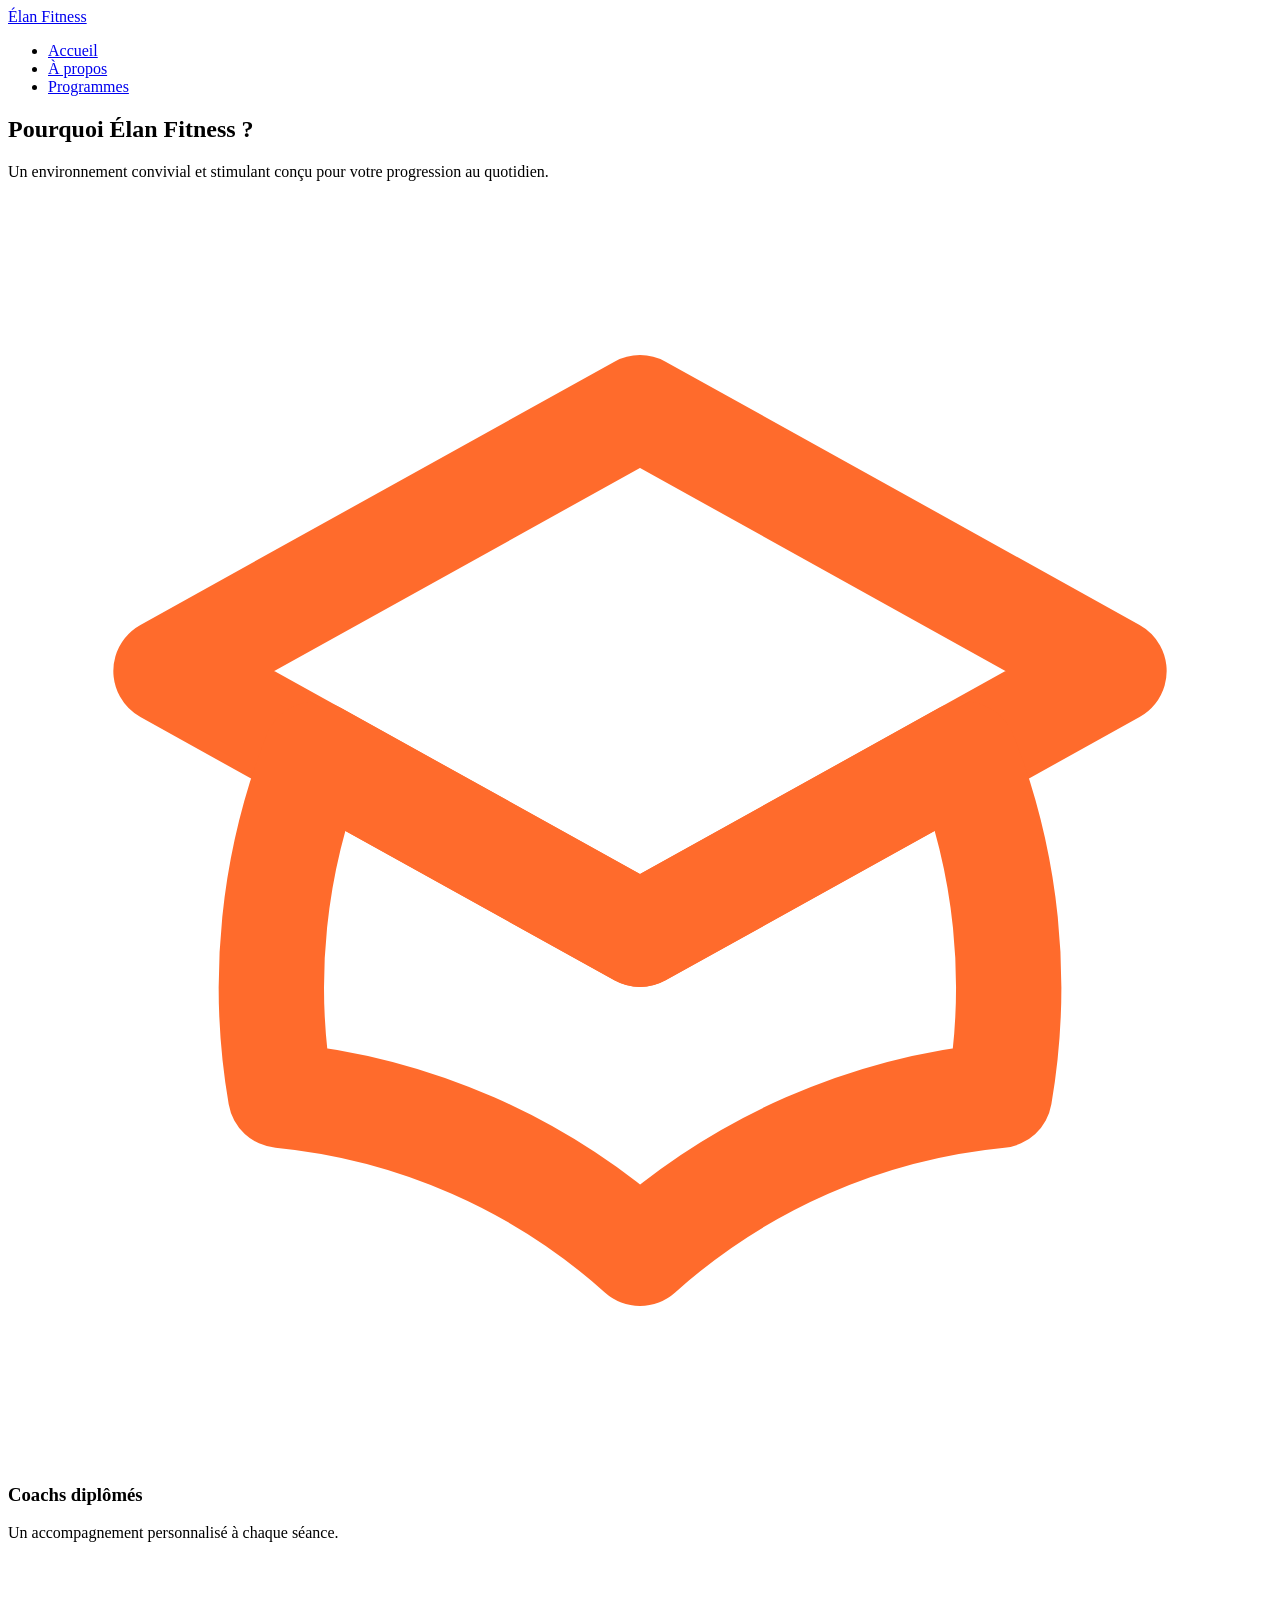
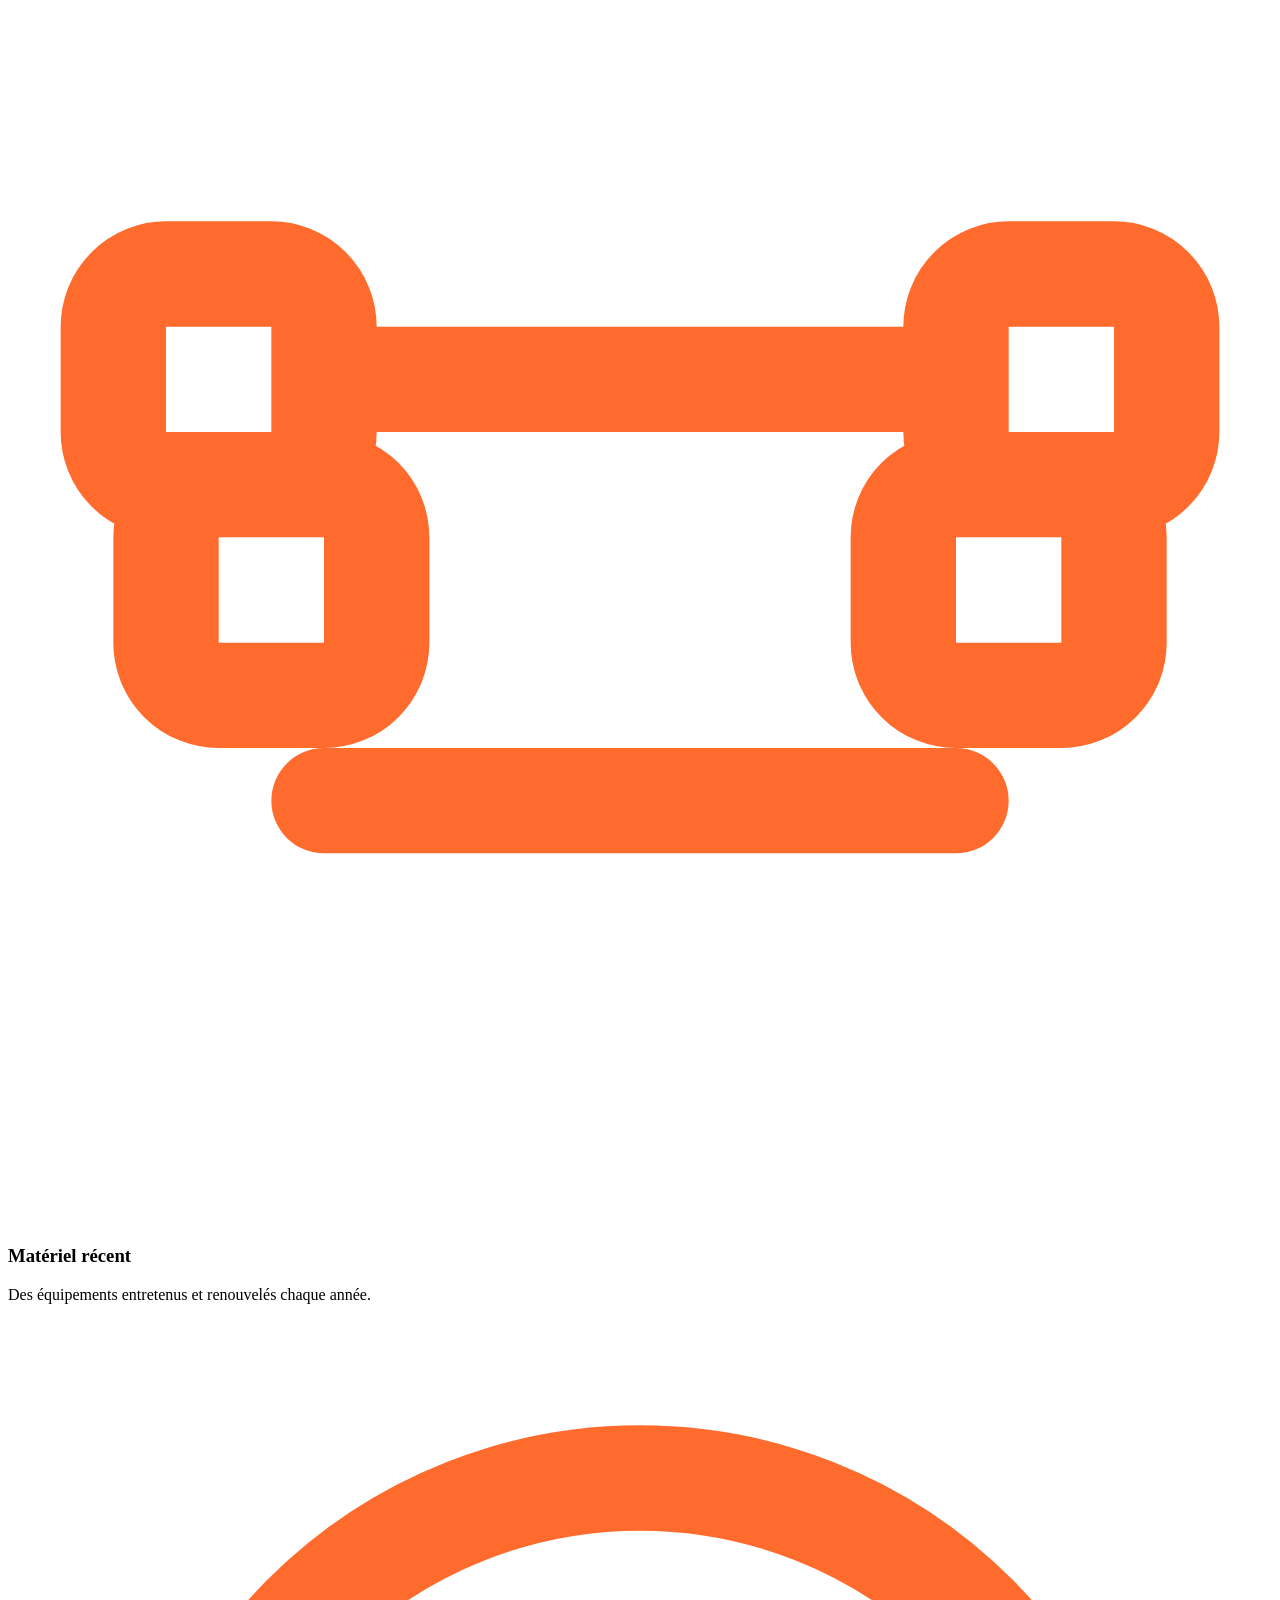
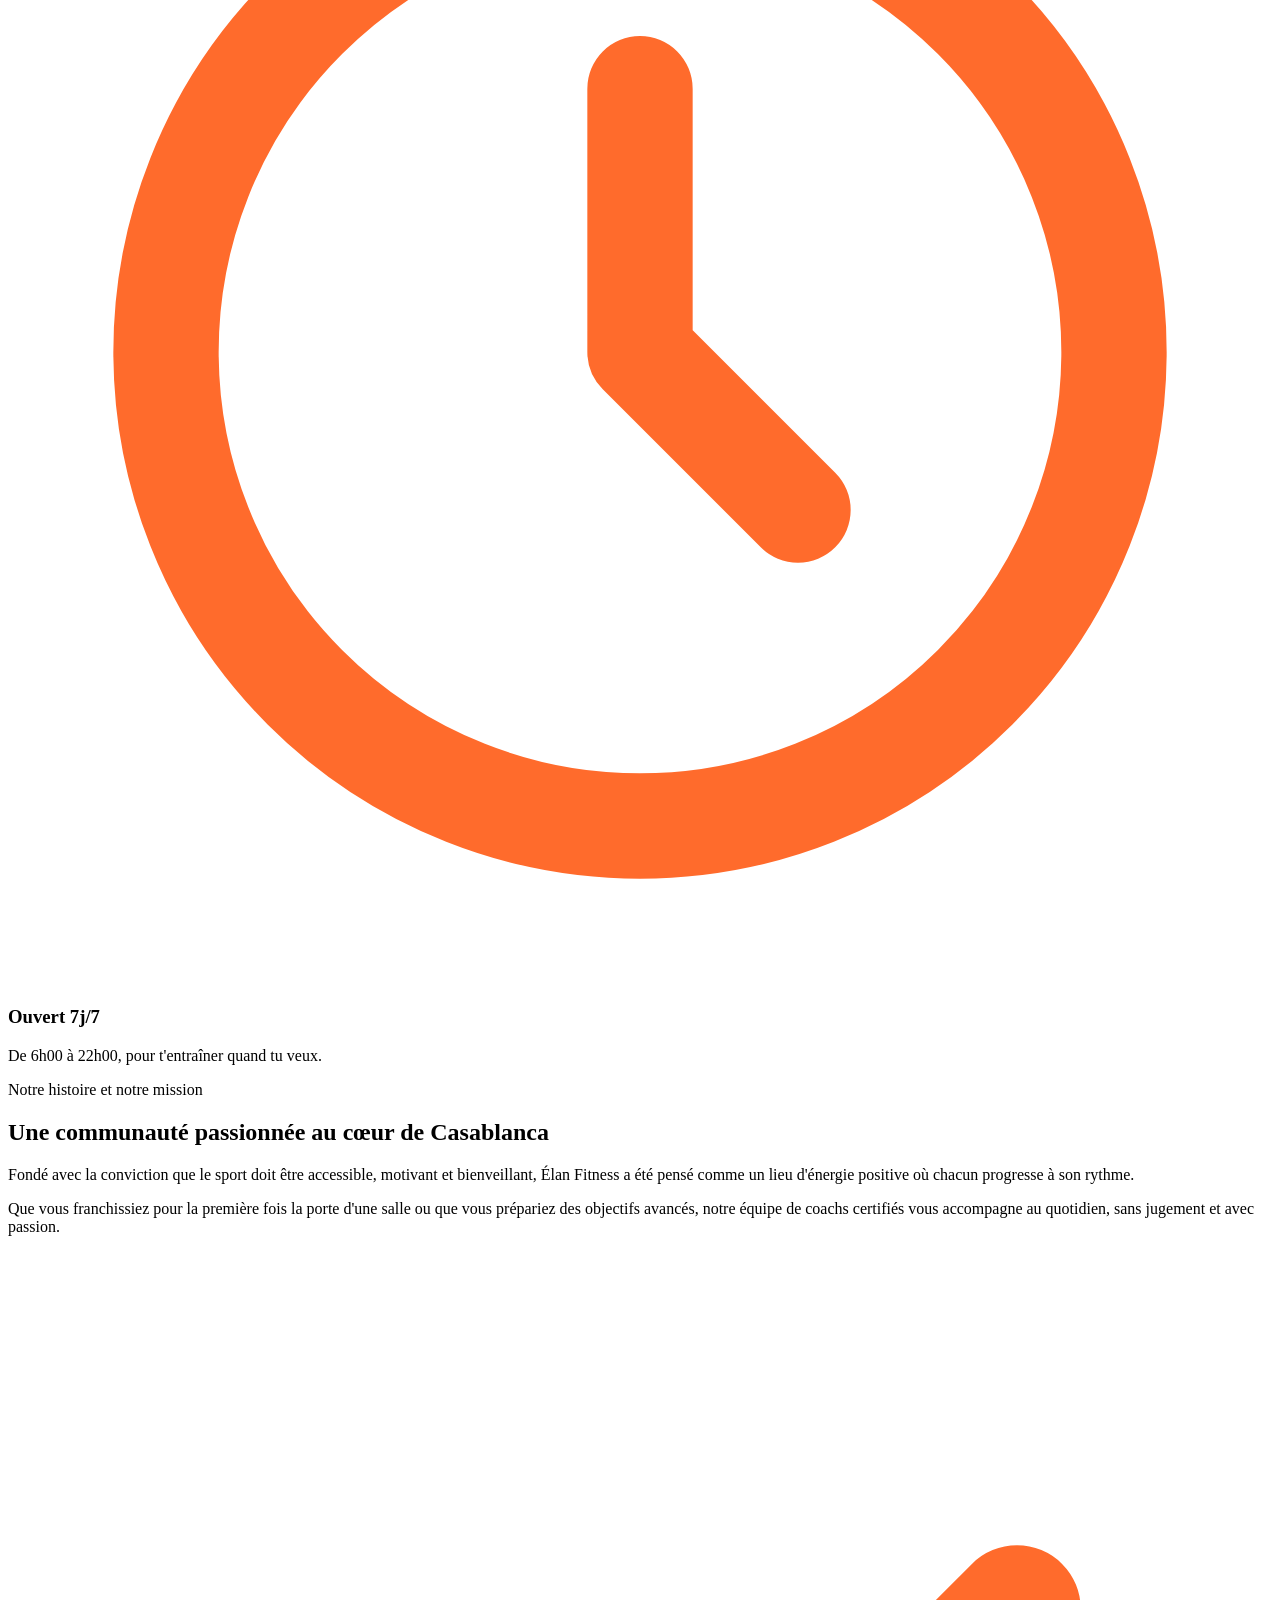
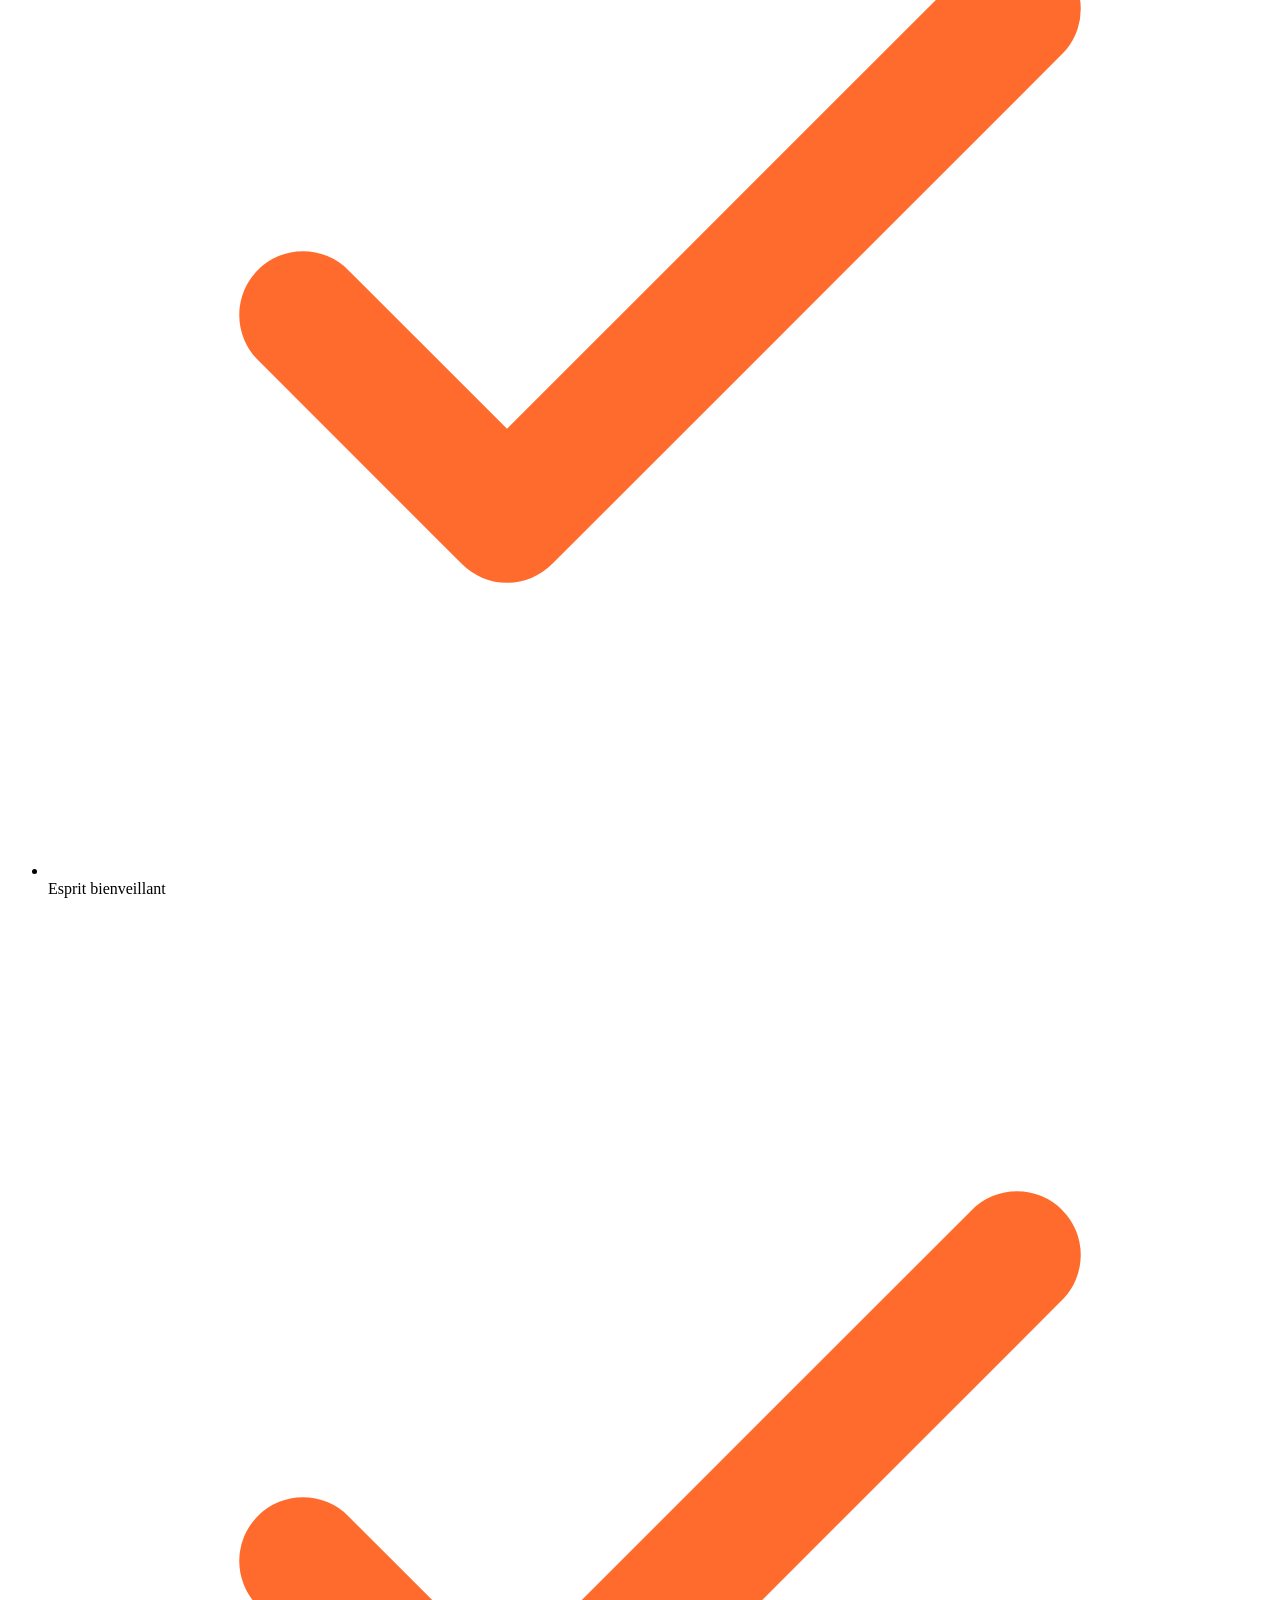
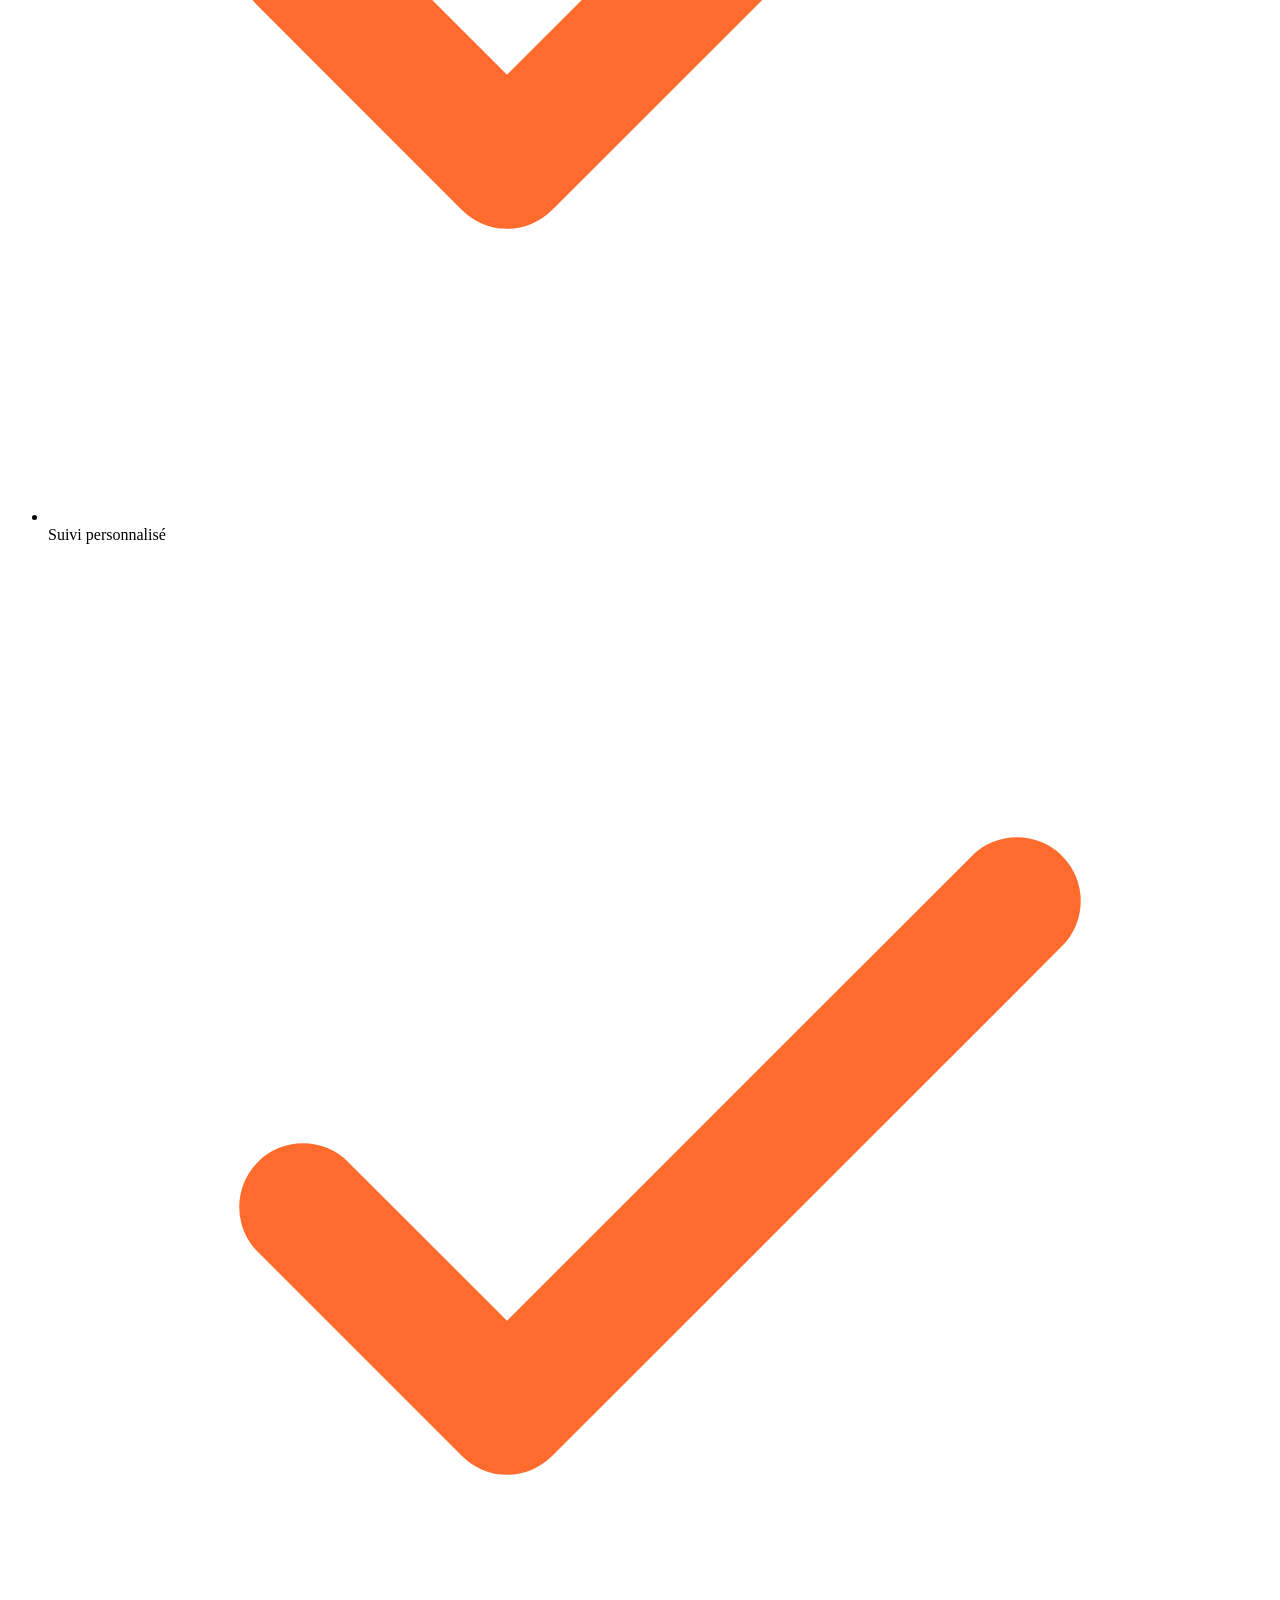
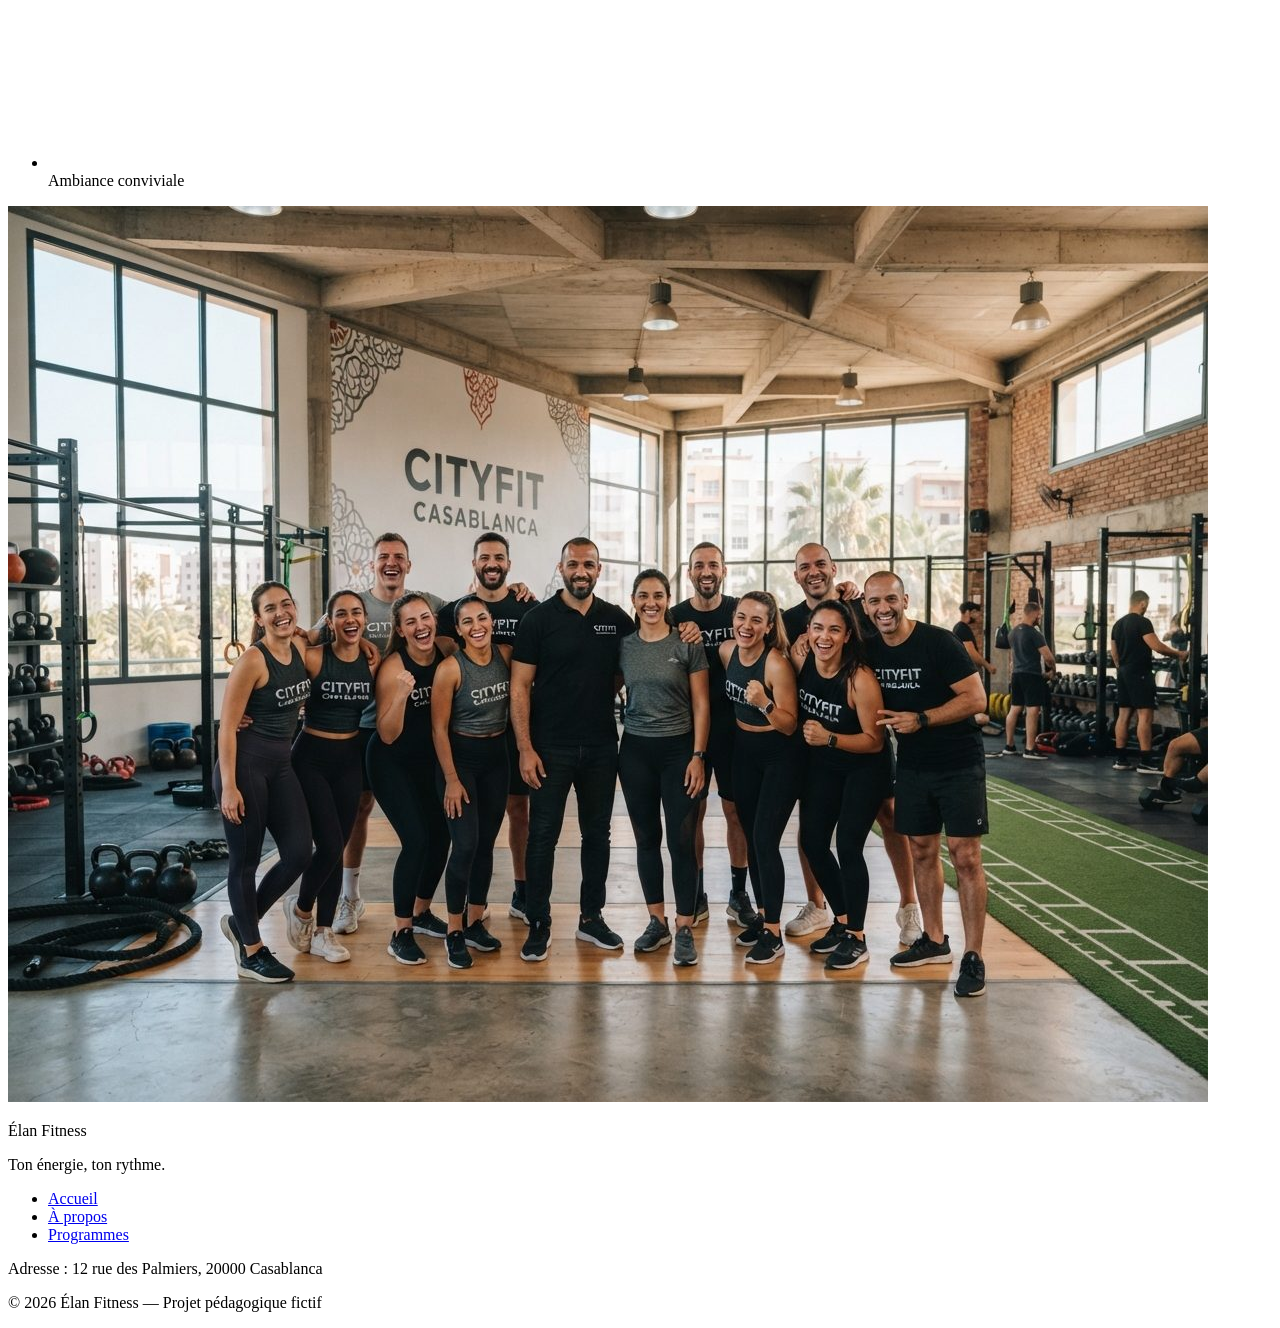
==== a-propos.html @ 6b7f994a "separe les page" ====
<!DOCTYPE html>
<html lang="fr">
<head>
  <meta name="description" content="Élan Fitness, salle de sport à Casablanca : musculation, yoga, cardio et boxe fitness avec des coachs diplômés. Réservez votre cours d'essai gratuit.">
  <title>a propos</title>

  <link rel="stylesheet" href="style.css">
</head>

<body>

  <header class="en-tete">
    <div class="conteneur en-tete-contenu">
      <a href="#accueil" class="logo">Élan Fitness</a>

      <nav aria-label="Navigation principale">
        <ul class="menu">
          <li><a href="/accueil.html" class="lien-actif">Accueil</a></li>
          <li><a href="/a-propos.html">À propos</a></li>
          <li><a href="/programmes.html">Programmes</a></li>
        </ul>
      </nav>
    </div>
  </header>

  <main>
    <section class="section section-blanche">
      <div class="conteneur">

        <div class="section-titre">
          <h2>Pourquoi Élan Fitness ?</h2>
          <p>Un environnement convivial et stimulant conçu pour votre progression au quotidien.</p>
        </div>

        <div class="cartes">
          <article class="carte carte-avantage">
            <div class="icone"><img src="img/icone-coach.svg" alt=""></div>
            <h3>Coachs diplômés</h3>
            <p>Un accompagnement personnalisé à chaque séance.</p>
          </article>

          <article class="carte carte-avantage">
            <div class="icone"><img src="img/icone-materiel.svg" alt=""></div>
            <h3>Matériel récent</h3>
            <p>Des équipements entretenus et renouvelés chaque année.</p>
          </article>

          <article class="carte carte-avantage">
            <div class="icone"><img src="img/icone-horloge.svg" alt=""></div>
            <h3>Ouvert 7j/7</h3>
            <p>De 6h00 à 22h00, pour t'entraîner quand tu veux.</p>
          </article>
        </div>

      </div>
    </section>

    <section id="a-propos" class="section">
      <div class="conteneur apropos-contenu">

        <div class="apropos-texte">
          <p class="sur-titre">Notre histoire et notre mission</p>
          <h2>Une communauté passionnée au cœur de Casablanca</h2>
          <p>
            Fondé avec la conviction que le sport doit être accessible, motivant et bienveillant,
            Élan Fitness a été pensé comme un lieu d'énergie positive où chacun progresse à son rythme.
          </p>
          <p>
            Que vous franchissiez pour la première fois la porte d'une salle ou que vous prépariez des
            objectifs avancés, notre équipe de coachs certifiés vous accompagne au quotidien, sans
            jugement et avec passion.
          </p>

          <ul class="valeurs">
            <li class="valeur">
              <div class="icone icone-petite"><img src="img/icone-check.svg" alt=""></div>
              <span>Esprit bienveillant</span>
            </li>
            <li class="valeur">
              <div class="icone icone-petite"><img src="img/icone-check.svg" alt=""></div>
              <span>Suivi personnalisé</span>
            </li>
            <li class="valeur">
              <div class="icone icone-petite"><img src="img/icone-check.svg" alt=""></div>
              <span>Ambiance conviviale</span>
            </li>
          </ul>
        </div>

        <img class="apropos-image" src="img/equipe.jpg" alt="L'équipe de coachs d'Élan Fitness réunie dans la salle">

      </div>
    </section>
  </main>

  <footer class="pied-de-page">
    <div class="conteneur">

      <div class="pied-haut">
        <div>
          <p class="logo logo-clair">Élan Fitness</p>
          <p class="slogan">Ton énergie, ton rythme.</p>
        </div>

        <nav aria-label="Navigation du pied de page">
          <ul class="menu menu-pied">
            <li><a href="#accueil">Accueil</a></li>
            <li><a href="#a-propos">À propos</a></li>
            <li><a href="#programmes">Programmes</a></li>
          </ul>
        </nav>
      </div>

      <div class="pied-bas">
        <p>Adresse : 12 rue des Palmiers, 20000 Casablanca</p>
        <p>&copy; 2026 Élan Fitness — Projet pédagogique fictif</p>
      </div>

    </div>
  </footer>

</body>
</html>
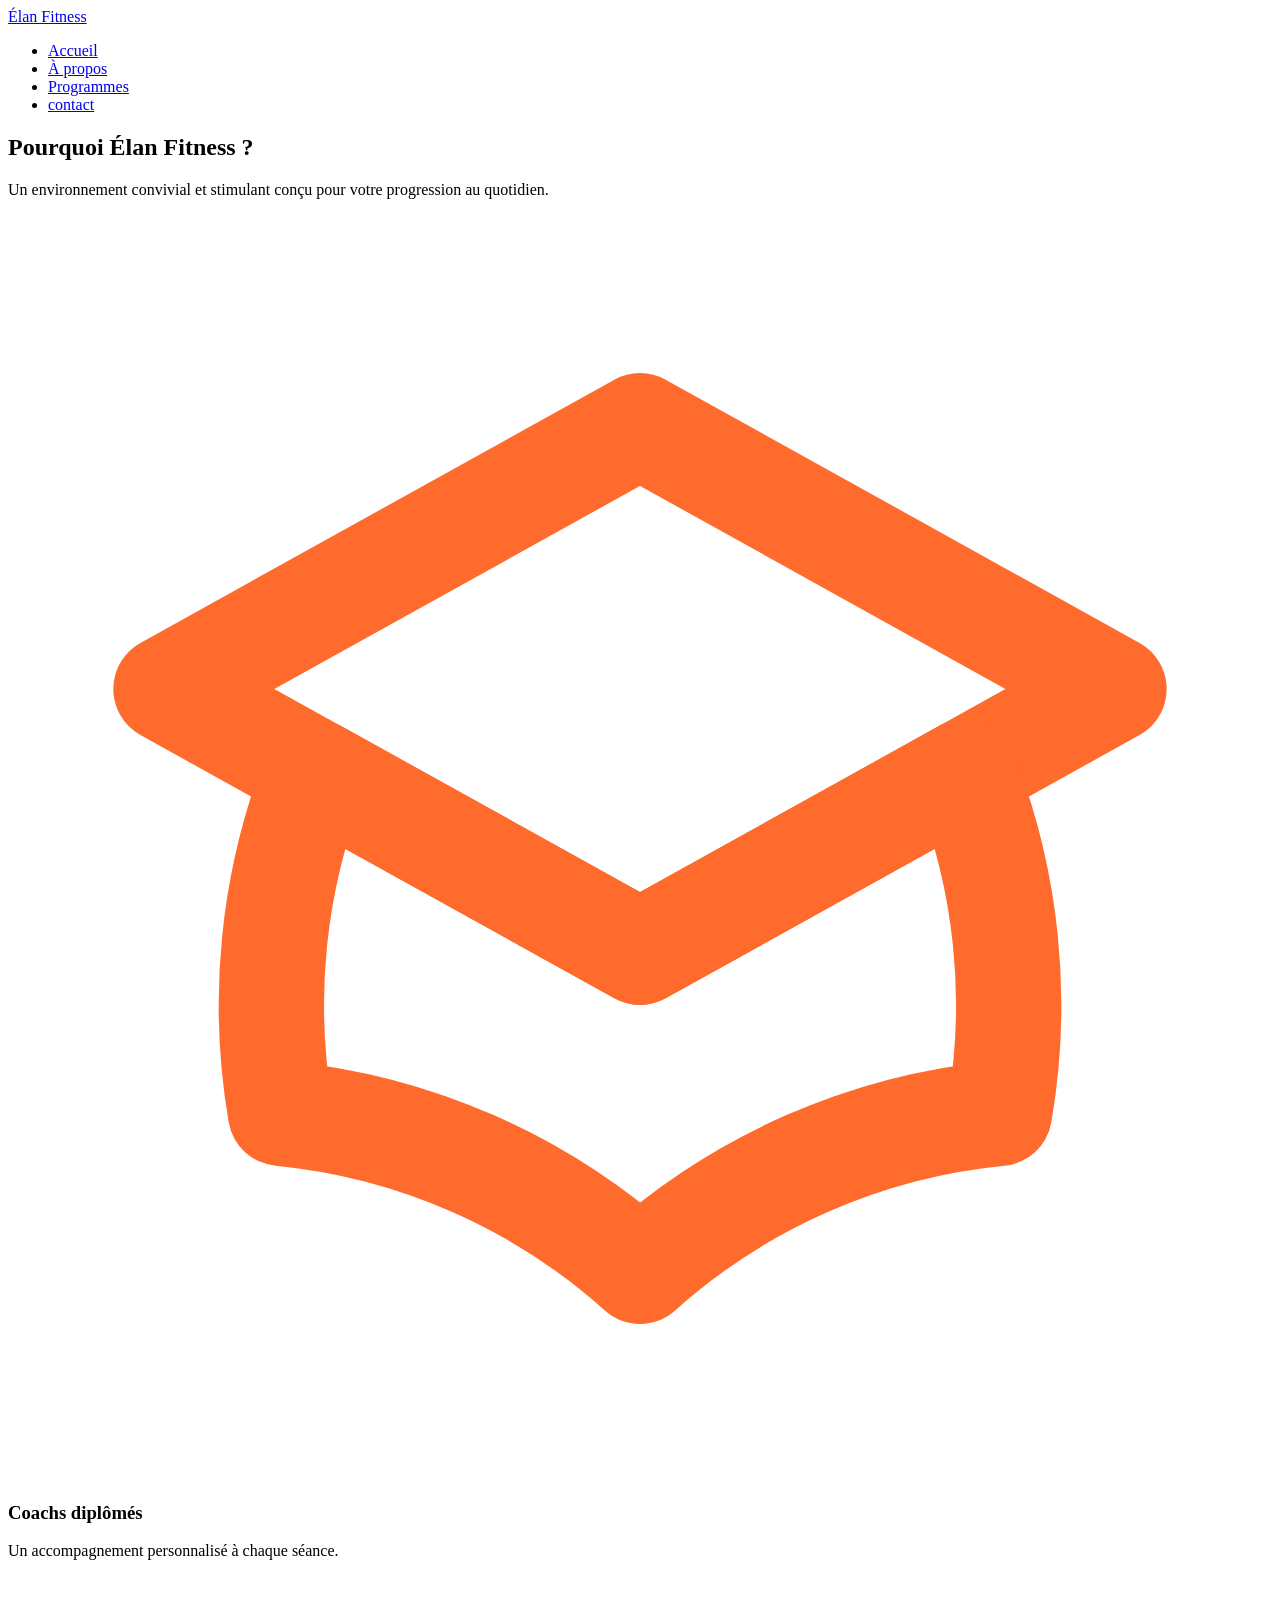
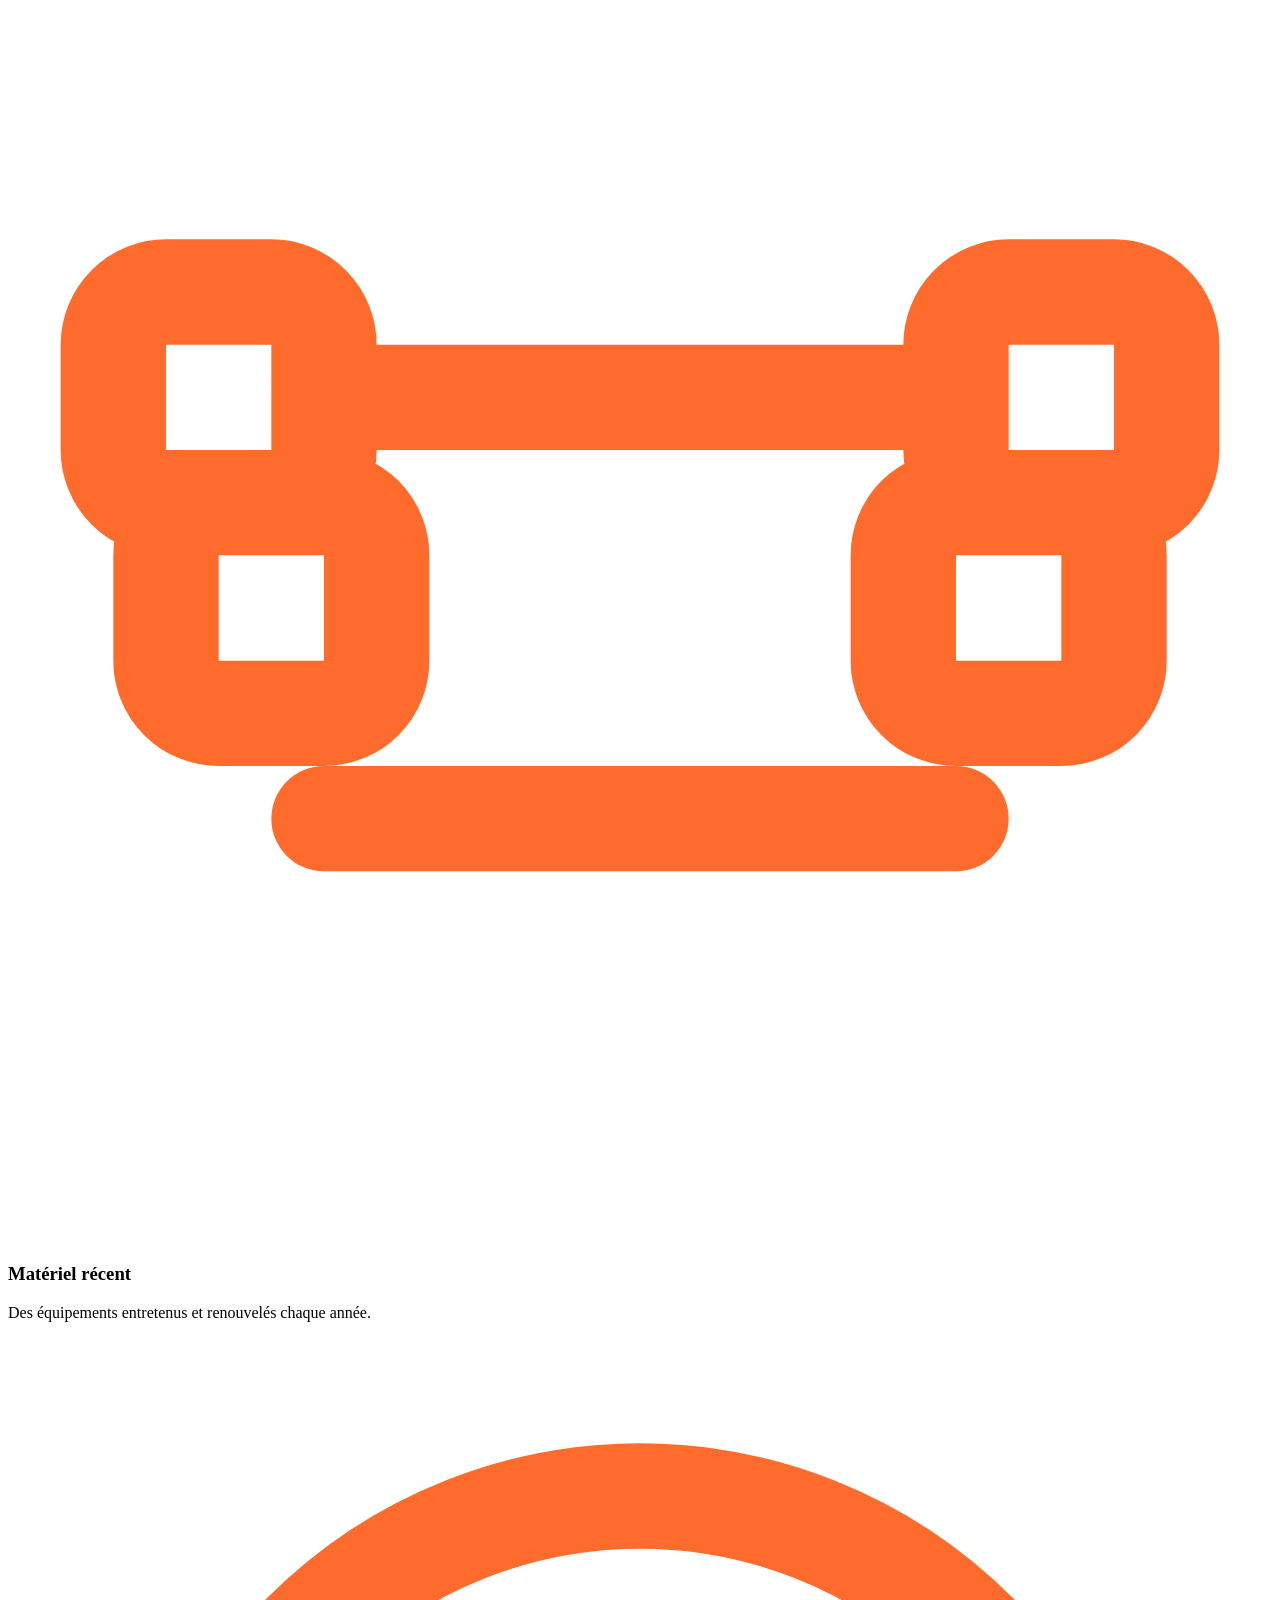
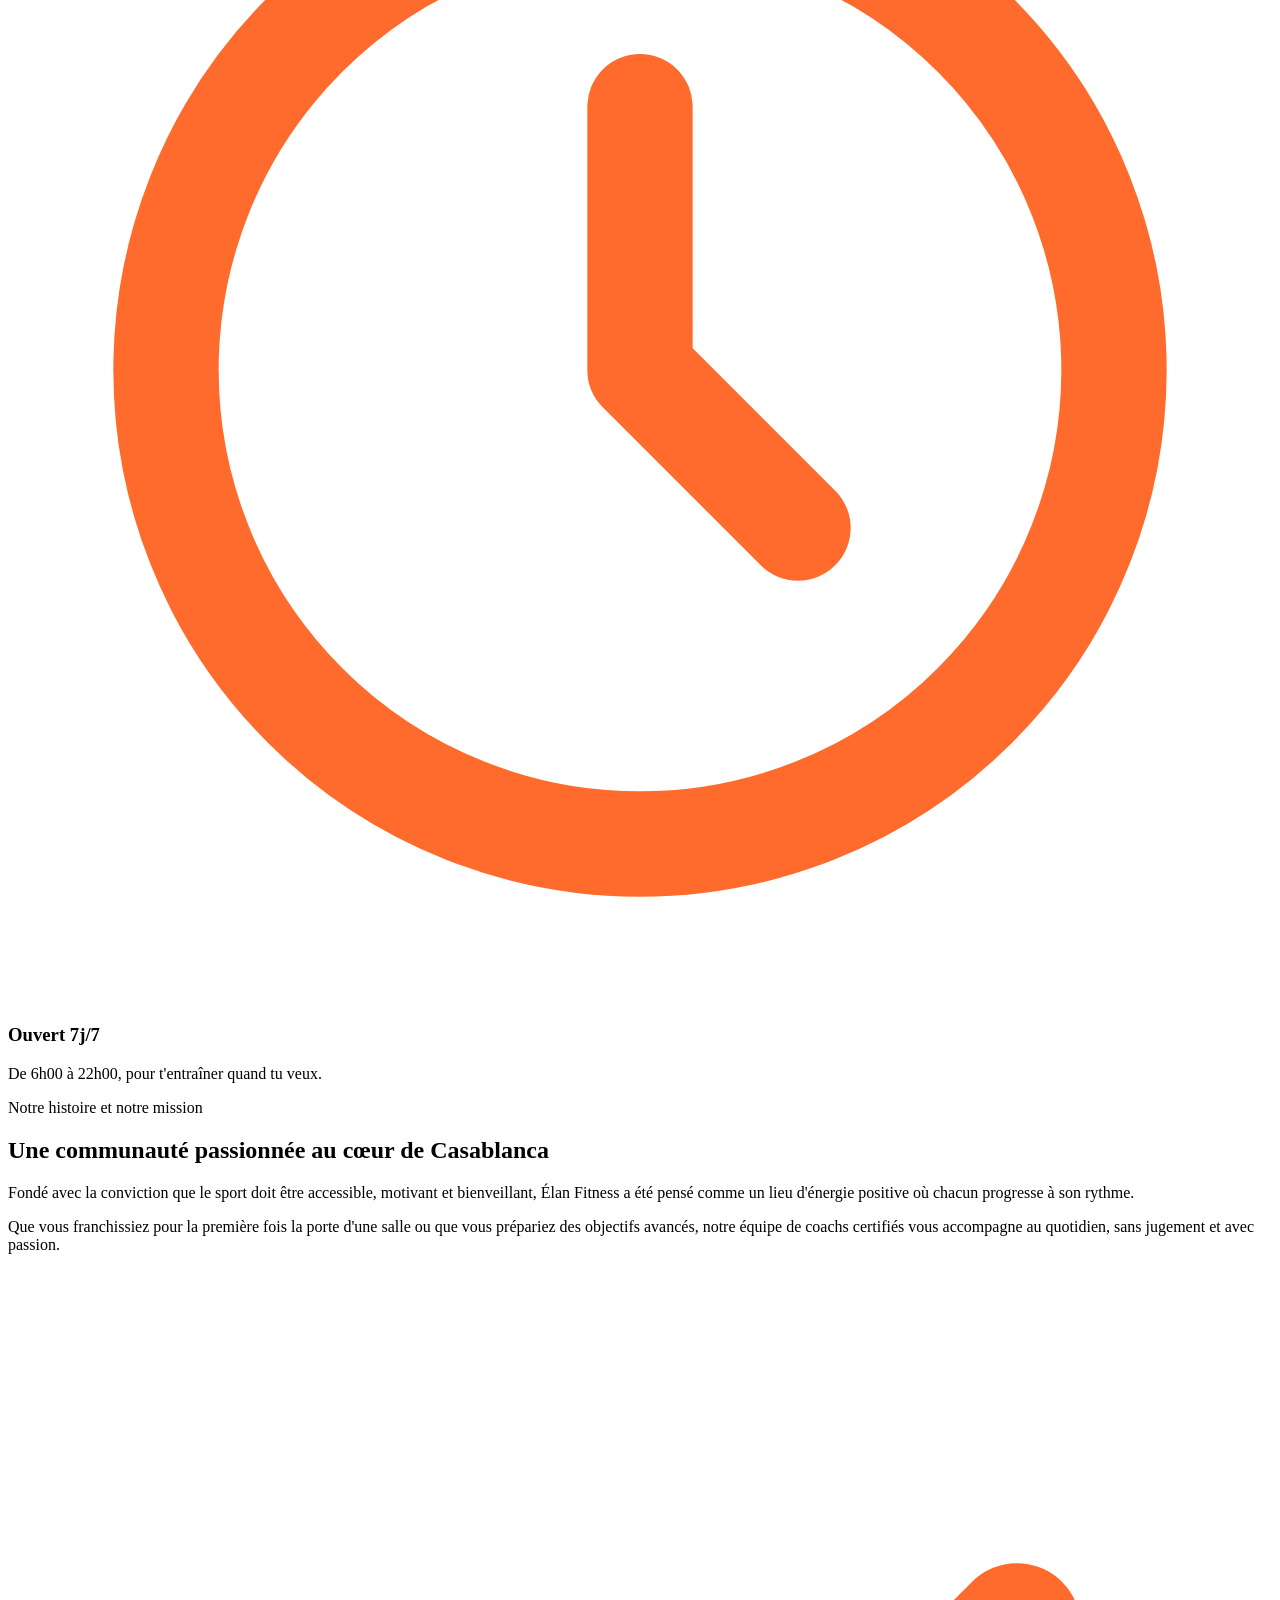
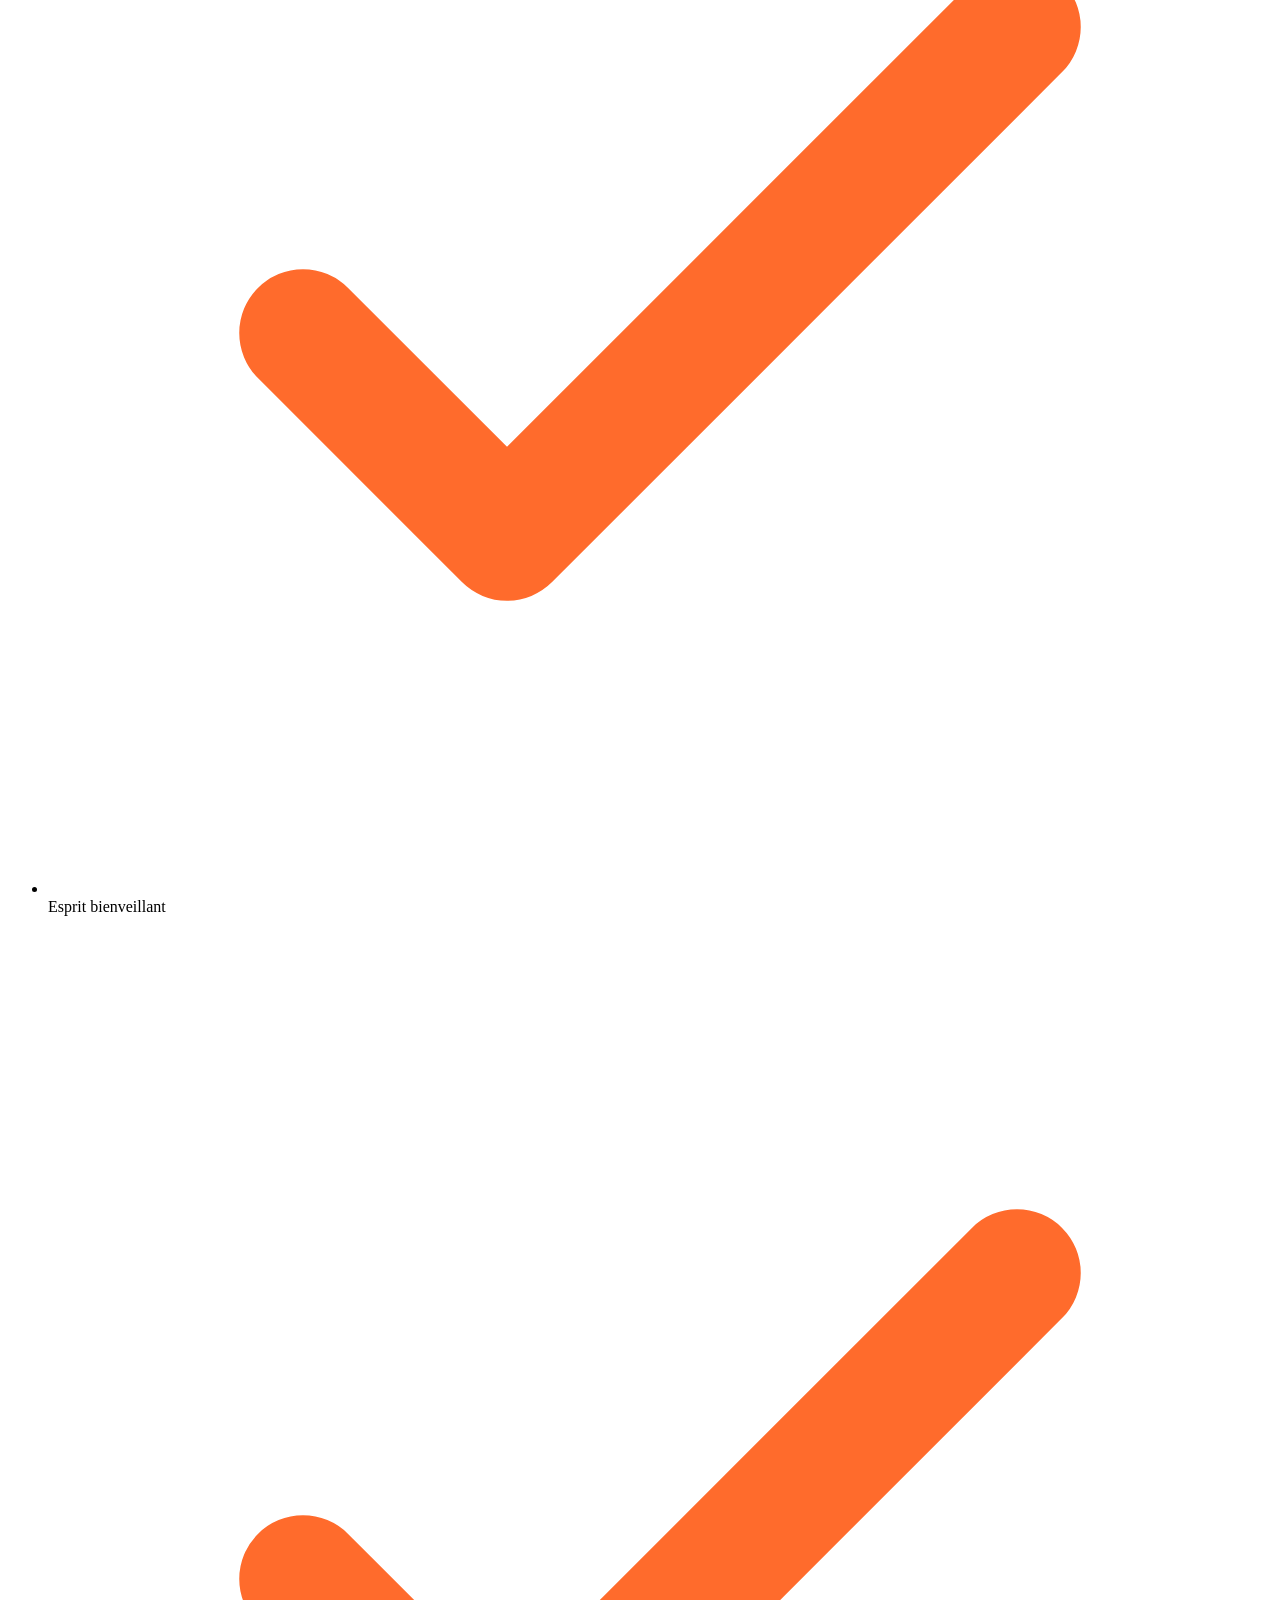
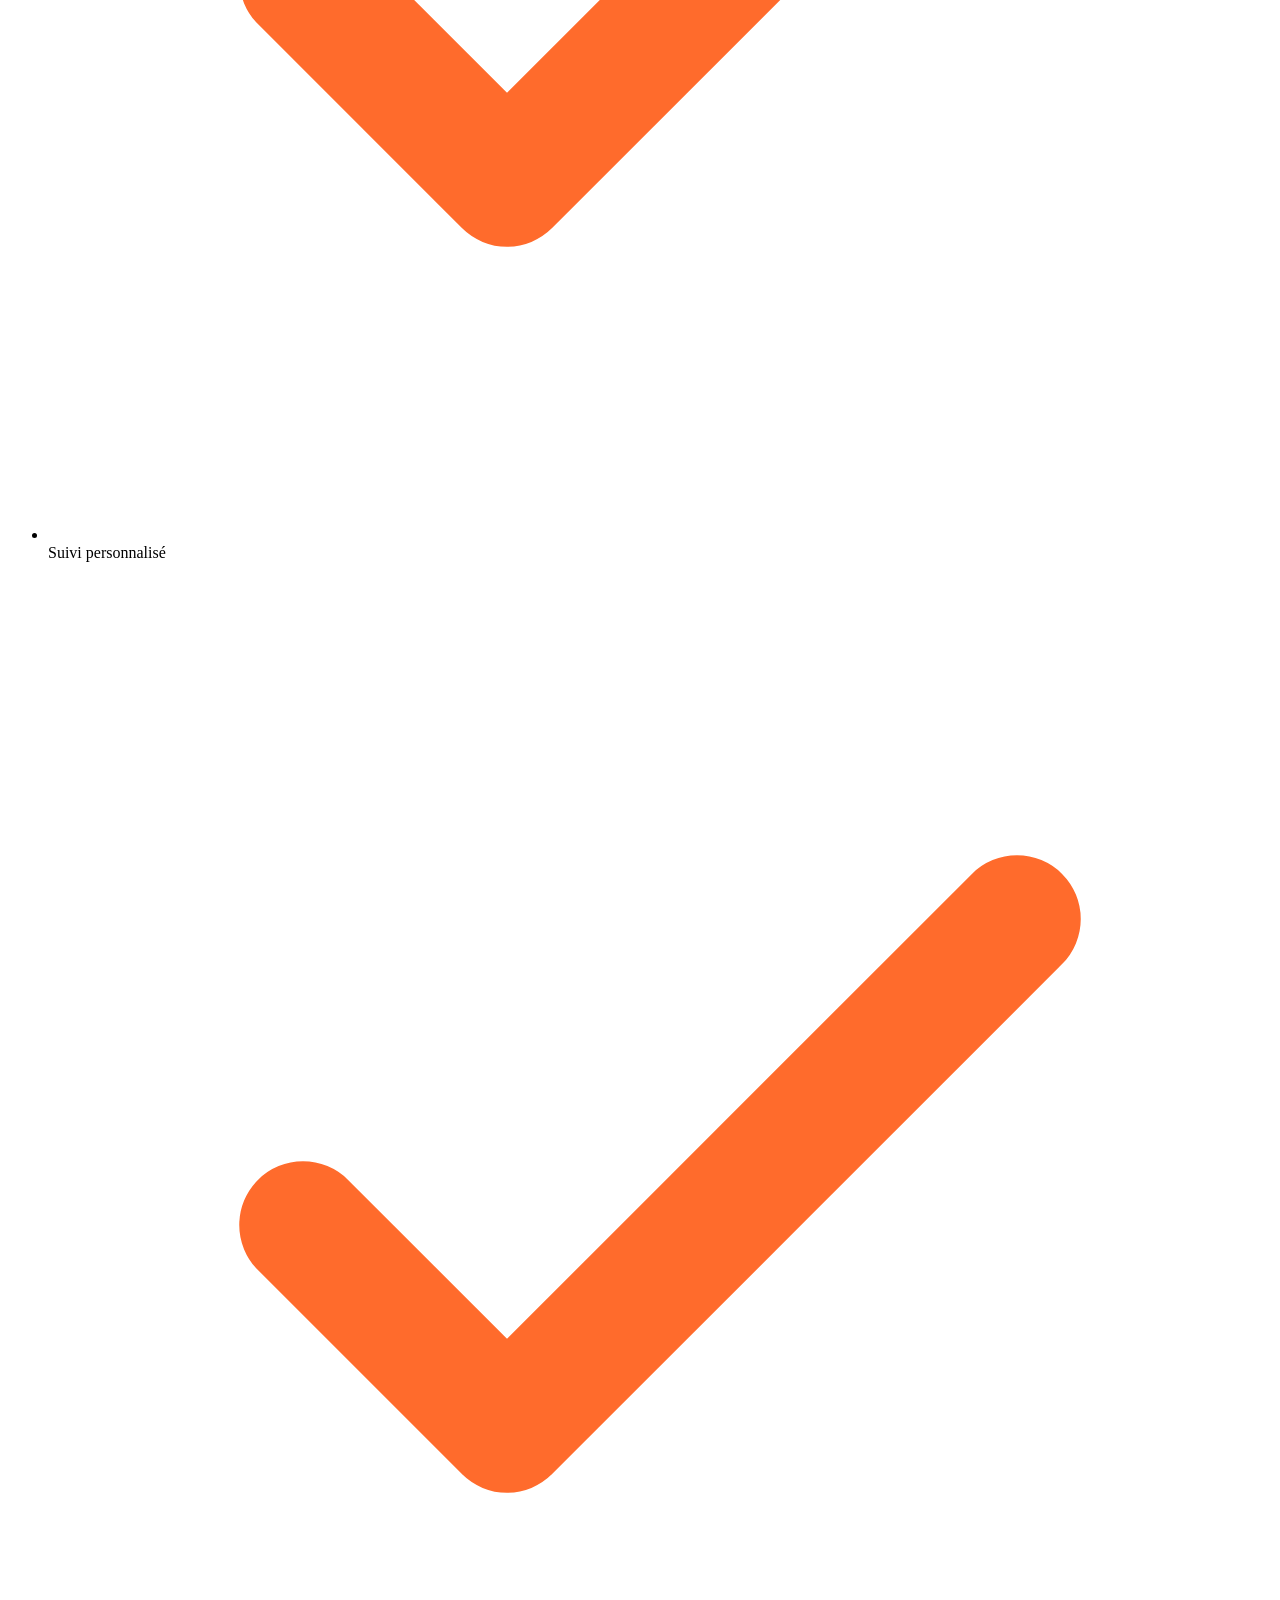
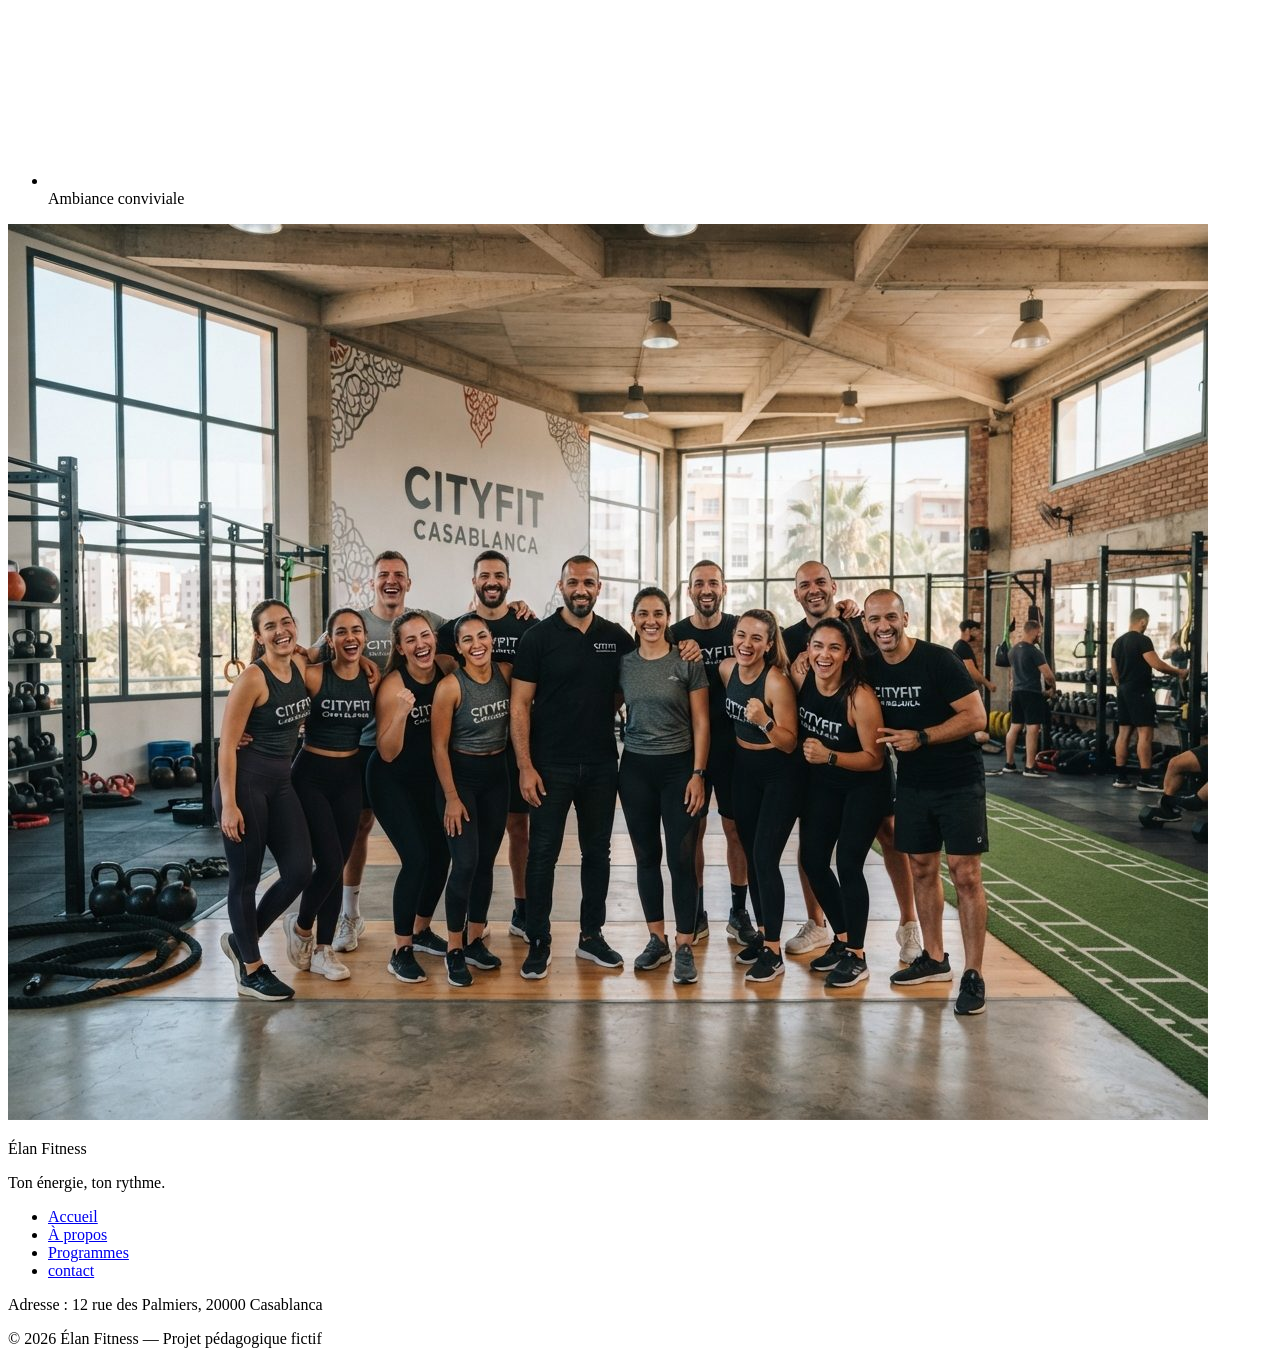
==== commit 248d61c1: "add contact page for the header and the footer and linke them" ====
--- a/a-propos.html
+++ b/a-propos.html
@@ -3,6 +3,10 @@
 <head>
   <meta name="description" content="Élan Fitness, salle de sport à Casablanca : musculation, yoga, cardio et boxe fitness avec des coachs diplômés. Réservez votre cours d'essai gratuit.">
   <title>a propos</title>
+  <link rel="preconnect" href="https://fonts.googleapis.com">
+  <link rel="preconnect" href="https://fonts.gstatic.com" crossorigin>
+  <link href="https://fonts.googleapis.com/css2?family=Inter:wght@400;500;600&family=Poppins:wght@600;700;800&display=swap" rel="stylesheet">
+
 
   <link rel="stylesheet" href="style.css">
 </head>
@@ -15,13 +19,14 @@
 
       <nav aria-label="Navigation principale">
         <ul class="menu">
-          <li><a href="/accueil.html" class="lien-actif">Accueil</a></li>
-          <li><a href="/a-propos.html">À propos</a></li>
-          <li><a href="/programmes.html">Programmes</a></li>
+          <li><a href="accueil.html" >Accueil</a></li>
+          <li><a href="a-propos.html" class="lien-actif">À propos</a></li>
+          <li><a href="programmes.html" >Programmes</a></li>
+          <li><a href="contact.html"  >contact</a></li>
         </ul>
       </nav>
     </div>
-  </header>
+  </header> 
 
   <main>
     <section class="section section-blanche">
@@ -92,7 +97,6 @@
       </div>
     </section>
   </main>
-
   <footer class="pied-de-page">
     <div class="conteneur">
 
@@ -104,9 +108,11 @@
 
         <nav aria-label="Navigation du pied de page">
           <ul class="menu menu-pied">
-            <li><a href="#accueil">Accueil</a></li>
-            <li><a href="#a-propos">À propos</a></li>
-            <li><a href="#programmes">Programmes</a></li>
+            <li><a href="/accueil.html">Accueil</a></li>
+            <li><a href="/a-propos.html">À propos</a></li>
+            <li><a href="/programmes.html">Programmes</a></li>
+            <li><a href="contact.html" >contact</a></li>
+
           </ul>
         </nav>
       </div>
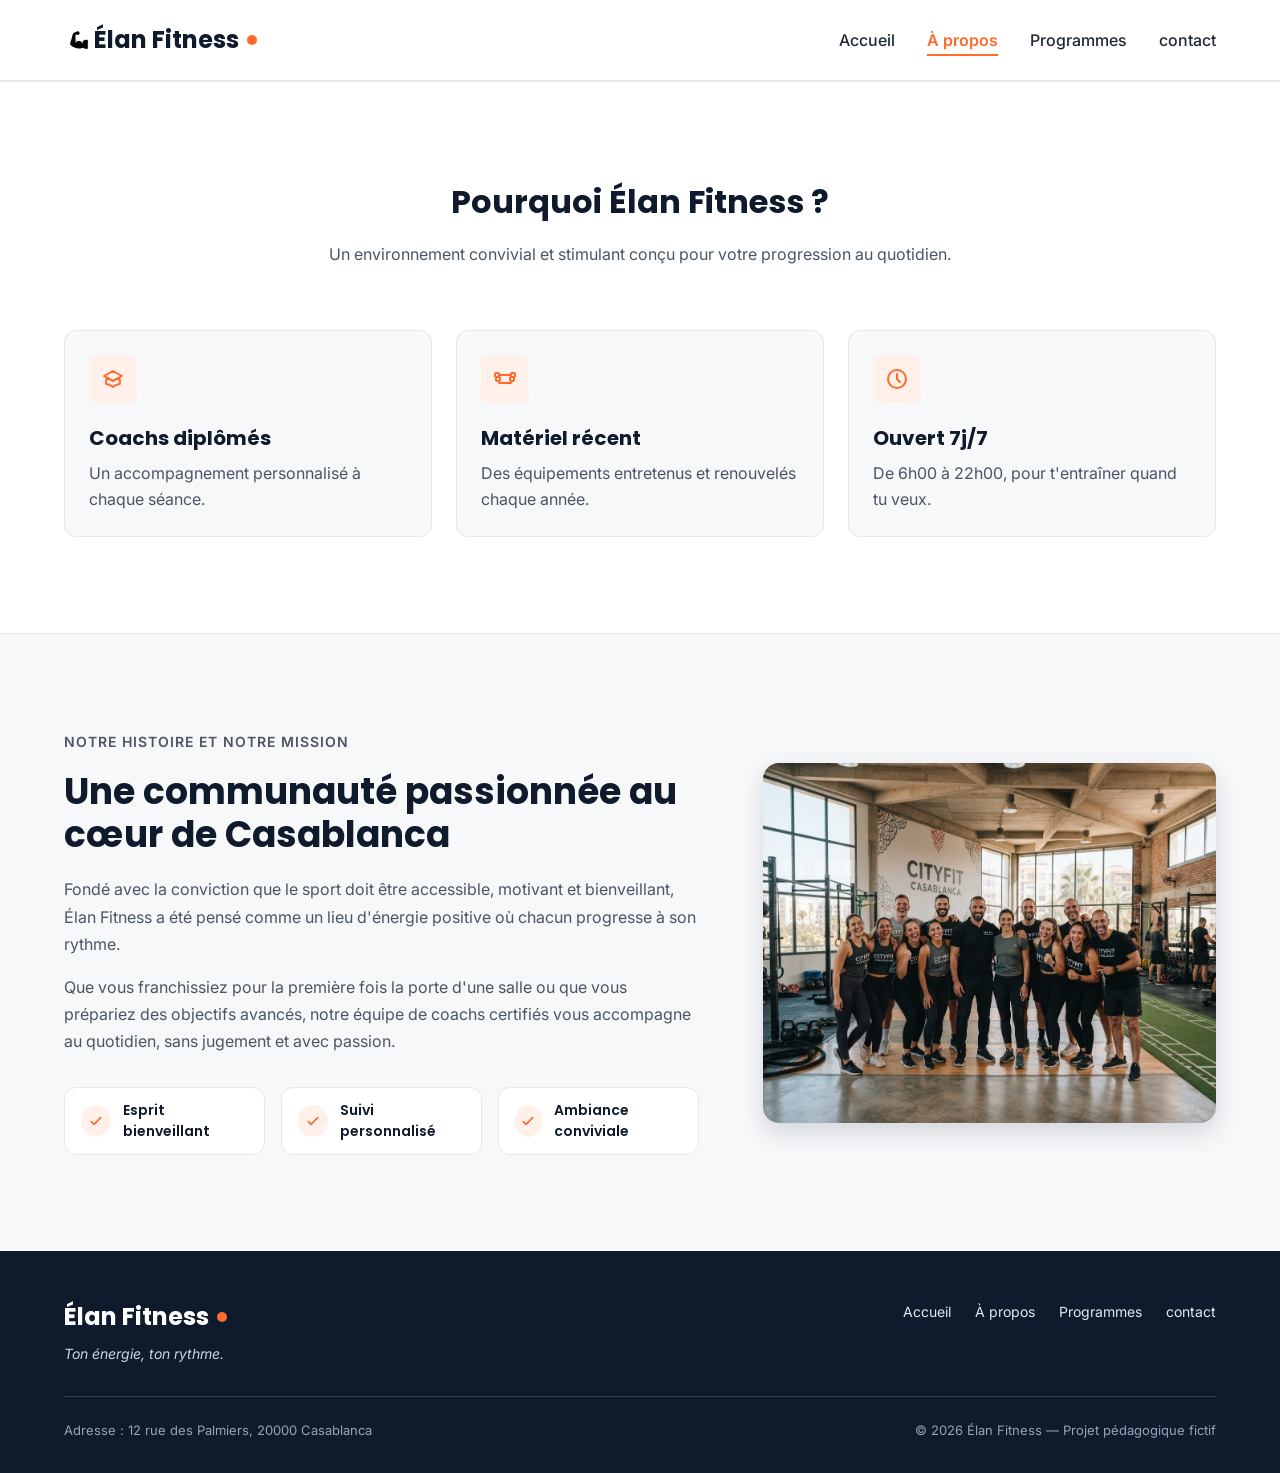
==== commit 51822f0a: "ajoute img a la contact page" ====
--- a/a-propos.html
+++ b/a-propos.html
@@ -15,13 +15,14 @@
 
   <header class="en-tete">
     <div class="conteneur en-tete-contenu">
-      <a href="#accueil" class="logo">Élan Fitness</a>
-
+      <div class="logo"><img src="img/logo.png" alt="logo" height="30px">
+      <a href="#accueil">Élan Fitness</a>
+        </div>
       <nav aria-label="Navigation principale">
         <ul class="menu">
-          <li><a href="accueil.html" >Accueil</a></li>
+          <li><a href="index.html">Accueil</a></li>
           <li><a href="a-propos.html" class="lien-actif">À propos</a></li>
-          <li><a href="programmes.html" >Programmes</a></li>
+          <li><a href="programmes.html"  >Programmes</a></li>
           <li><a href="contact.html"  >contact</a></li>
         </ul>
       </nav>
--- a/style.css
+++ b/style.css
@@ -0,0 +1,626 @@
+* {
+  box-sizing: border-box;
+  margin: 0;
+  padding: 0;
+}
+
+html {
+  scroll-behavior: smooth;
+}
+
+body {
+  font-family: 'Inter', Arial, sans-serif;
+  font-size: 16px;
+  line-height: 1.5;
+  color: #1F2937;
+  background-color: #F7F8FA;
+}
+
+h1, h2, h3, h4 {
+  font-family: 'Poppins', Arial, sans-serif;
+  color: #0F1B2D;
+}
+
+a {
+  color: inherit;
+  text-decoration: none;
+}
+
+ul {
+  list-style: none;
+}
+
+img {
+  display: block;
+  max-width: 100%;
+}
+
+a:focus-visible,
+button:focus-visible {
+  outline: 3px solid #FF6B2C;
+  outline-offset: 2px;
+}
+
+.conteneur {
+  width: 100%;
+  max-width: 1200px;
+  margin: 0 auto;
+  padding: 0 24px;
+}
+
+.section {
+  padding: 96px 0;
+}
+
+.section-blanche {
+  background-color: #FFFFFF;
+  border-top: 1px solid #E5E7EB;
+  border-bottom: 1px solid #E5E7EB;
+}
+
+.section-titre {
+  max-width: 640px;
+  margin: 0 auto 64px;
+  text-align: center;
+}
+
+.section-titre h2 {
+  font-size: 32px;
+  margin-bottom: 16px;
+}
+
+.section-titre h3 {
+  font-size: 26px;
+  margin-bottom: 12px;
+}
+
+.section-titre p {
+  color: #4B5563;
+}
+
+.sur-titre {
+  font-size: 14px;
+  font-weight: 600;
+  color: #FF6B2C;
+  text-transform: uppercase;
+  letter-spacing: 1px;
+  margin-bottom: 12px;
+}
+
+.bouton {
+  display: inline-block;
+  padding: 14px 28px;
+  border-radius: 8px;
+  font-size: 16px;
+  font-weight: 600;
+  text-align: center;
+  cursor: pointer;
+}
+
+.bouton-principal {
+  background-color: #FF6B2C;
+  border: 1px solid #FF6B2C;
+  color: #FFFFFF;
+}
+
+.bouton-principal:hover {
+  background-color: #F05817;
+}
+
+.bouton-secondaire {
+  background-color: #FFFFFF;
+  border: 1px solid #0F1B2D;
+  color: #0F1B2D;
+}
+
+.bouton-secondaire:hover {
+  background-color: #F3F4F6;
+}
+
+.cartes {
+  display: flex;
+  gap: 24px;
+}
+
+.carte {
+  flex: 1;
+  background-color: #FFFFFF;
+  border: 1px solid #E5E7EB;
+  border-radius: 12px;
+  box-shadow: 0 1px 3px rgba(15, 27, 45, 0.08);
+}
+
+.icone {
+  width: 48px;
+  height: 48px;
+  background-color: #FFF0EA;
+  border-radius: 8px;
+  display: flex;
+  align-items: center;
+  justify-content: center;
+}
+
+.icone img {
+  width: 24px;
+  height: 24px;
+}
+
+.icone-petite {
+  width: 32px;
+  height: 32px;
+  border-radius: 50%;
+}
+
+.icone-petite img {
+  width: 16px;
+  height: 16px;
+}
+
+.en-tete {
+  position: sticky;
+  top: 0;
+  z-index: 10;
+  background-color: #FFFFFF;
+  border-bottom: 1px solid #E5E7EB;
+}
+
+.en-tete-contenu {
+  height: 80px;
+  display: flex;
+  align-items: center;
+  justify-content: space-between;
+}
+
+.logo {
+  display: flex;
+  align-items: center;
+  font-family: 'Poppins', Arial, sans-serif;
+  font-size: 24px;
+  font-weight: 700;
+  color: #0F1B2D;
+}
+
+.logo::after {
+  content: "";
+  width: 10px;
+  height: 10px;
+  margin-left: 8px;
+  background-color: #FF6B2C;
+  border-radius: 50%;
+}
+
+.menu {
+  display: flex;
+  gap: 32px;
+}
+
+.menu a {
+  font-weight: 500;
+  padding-bottom: 4px;
+  border-bottom: 2px solid transparent;
+}
+
+.menu a:hover {
+  color: #FF6B2C;
+}
+
+.menu .lien-actif {
+  color: #FF6B2C;
+  font-weight: 600;
+  border-bottom-color: #FF6B2C;
+}
+
+.hero {
+  padding: 64px 0 96px;
+}
+
+.hero-contenu {
+  display: flex;
+  align-items: center;
+  gap: 32px;
+}
+
+.hero-texte {
+  flex: 7;
+}
+
+.hero-texte h1 {
+  font-size: 48px;
+  font-weight: 800;
+  line-height: 1.2;
+  margin-bottom: 24px;
+}
+
+.hero-description {
+  max-width: 520px;
+  font-size: 18px;
+  line-height: 1.6;
+  color: #4B5563;
+  margin-bottom: 32px;
+}
+
+.boutons {
+  display: flex;
+  flex-wrap: wrap;
+  gap: 16px;
+}
+
+.hero-image {
+  flex: 5;
+  min-width: 0;
+  height: 400px;
+  object-fit: cover;
+  border-radius: 16px;
+  border: 1px solid #E5E7EB;
+  box-shadow: 0 10px 25px rgba(15, 27, 45, 0.15);
+}
+
+.chiffres {
+  display: flex;
+  margin-top: 64px;
+  padding: 32px;
+  background-color: #FFFFFF;
+  border: 1px solid #E5E7EB;
+  border-radius: 12px;
+  box-shadow: 0 1px 3px rgba(15, 27, 45, 0.08);
+}
+
+.chiffre {
+  flex: 1;
+  text-align: center;
+  font-weight: 500;
+  color: #0F1B2D;
+}
+
+.chiffre + .chiffre {
+  border-left: 1px solid #E5E7EB;
+}
+
+.chiffre-nombre {
+  font-family: 'Poppins', Arial, sans-serif;
+  font-size: 36px;
+  font-weight: 800;
+  color: #FF6B2C;
+}
+
+.carte-avantage {
+  padding: 24px;
+  background-color: #F7F8FA;
+  box-shadow: none;
+}
+
+.carte-avantage .icone {
+  margin-bottom: 20px;
+}
+
+.carte-avantage h3 {
+  font-size: 20px;
+  margin-bottom: 8px;
+}
+
+.carte-avantage p {
+  color: #4B5563;
+  line-height: 1.6;
+}
+
+.apropos-contenu {
+  display: flex;
+  align-items: center;
+  gap: 64px;
+}
+
+.apropos-texte {
+  flex: 7;
+}
+
+.apropos-texte h2 {
+  font-size: 36px;
+  line-height: 1.2;
+  margin-bottom: 20px;
+}
+
+.apropos-texte p {
+  color: #4B5563;
+  line-height: 1.7;
+  margin-bottom: 16px;
+}
+
+.valeurs {
+  display: flex;
+  gap: 16px;
+  margin-top: 32px;
+}
+
+.valeur {
+  flex: 1;
+  display: flex;
+  align-items: center;
+  gap: 12px;
+  padding: 12px 16px;
+  background-color: #FFFFFF;
+  border: 1px solid #E5E7EB;
+  border-radius: 12px;
+  font-family: 'Poppins', Arial, sans-serif;
+  font-size: 14px;
+  font-weight: 600;
+  color: #0F1B2D;
+}
+
+.apropos-image {
+  flex: 5;
+  min-width: 0;
+  height: 360px;
+  object-fit: cover;
+  border-radius: 16px;
+  box-shadow: 0 10px 25px rgba(15, 27, 45, 0.15);
+}
+
+.carte-programme {
+  display: flex;
+  flex-direction: column;
+  overflow: hidden;
+}
+
+.carte-programme > img {
+  width: 100%;
+  height: 200px;
+  object-fit: cover;
+}
+
+.programme-corps {
+  flex: 1;
+  display: flex;
+  flex-direction: column;
+  padding: 20px;
+}
+
+.programme-corps h3 {
+  font-size: 20px;
+  margin-bottom: 8px;
+}
+
+.programme-corps p {
+  font-size: 15px;
+  color: #4B5563;
+}
+
+.etiquette {
+  align-self: flex-start;
+  padding: 4px 10px;
+  margin-bottom: 12px;
+  border-radius: 6px;
+  font-size: 12px;
+  font-weight: 600;
+}
+
+.etiquette-orange {
+  background-color: #FFEDE5;
+  color: #C2410C;
+}
+
+.etiquette-bleue {
+  background-color: #DBEAFE;
+  color: #1D4ED8;
+}
+
+.etiquette-verte {
+  background-color: #D1FAE5;
+  color: #047857;
+}
+
+.programme-corps .duree {
+  display: flex;
+  align-items: center;
+  gap: 8px;
+  margin-top: auto;
+  padding-top: 16px;
+  border-top: 1px solid #E5E7EB;
+  font-size: 13px;
+  font-weight: 600;
+  color: #0F1B2D;
+}
+
+.programme-corps h3 + p {
+  margin-bottom: 16px;
+}
+
+.duree img {
+  width: 16px;
+  height: 16px;
+}
+
+.formules {
+  margin-top: 96px;
+}
+
+.formule {
+  position: relative;
+  display: flex;
+  flex-direction: column;
+  padding: 28px;
+}
+
+.formule h4 {
+  font-size: 20px;
+}
+
+.prix {
+  margin: 8px 0 16px;
+  font-family: 'Poppins', Arial, sans-serif;
+  font-size: 30px;
+  font-weight: 800;
+  color: #FF6B2C;
+}
+
+.prix span {
+  font-family: 'Inter', Arial, sans-serif;
+  font-size: 16px;
+  font-weight: 500;
+  color: #4B5563;
+}
+
+.prix-note {
+  margin: -8px 0 16px;
+  font-size: 13px;
+  color: #4B5563;
+}
+
+.formule-liste {
+  flex: 1;
+  margin-bottom: 24px;
+}
+
+.formule-liste li {
+  padding-left: 28px;
+  margin-bottom: 12px;
+  font-size: 15px;
+  background-image: url('img/icone-check.svg');
+  background-repeat: no-repeat;
+  background-position: left center;
+  background-size: 16px;
+}
+
+.formule .bouton {
+  display: block;
+}
+
+.formule-populaire {
+  border: 2px solid #FF6B2C;
+  box-shadow: 0 10px 25px rgba(255, 107, 44, 0.2);
+}
+
+.badge-populaire {
+  position: absolute;
+  top: -14px;
+  left: 50%;
+  transform: translateX(-50%);
+  padding: 4px 14px;
+  background-color: #FF6B2C;
+  border-radius: 999px;
+  font-size: 12px;
+  font-weight: 700;
+  text-transform: uppercase;
+  color: #FFFFFF;
+}
+
+.pied-de-page {
+  padding: 48px 0 32px;
+  background-color: #0F1B2D;
+  color: #FFFFFF;
+
+}
+
+.pied-haut {
+  display: flex;
+  justify-content: space-between;
+  align-items: flex-start;
+  padding-bottom: 32px;
+  border-bottom: 1px solid rgba(255, 255, 255, 0.15);
+}
+
+.logo-clair {
+  color: #FFFFFF;
+}
+
+.slogan {
+  margin-top: 8px;
+  font-size: 14px;
+  font-style: italic;
+  color: #CBD5E1;
+}
+
+.menu-pied {
+  gap: 24px;
+}
+
+.menu-pied a {
+  font-size: 14px;
+  font-weight: 400;
+  color: #E2E8F0;
+}
+
+.pied-bas {
+  display: flex;
+  justify-content: space-between;
+  margin-top: 24px;
+  font-size: 13px;
+  color: #94A3B8;
+}
+.contact {
+display: inline-flex;
+margin: 30px;
+
+
+}
+.formule {
+border-radius: 20px;
+width: auto;
+height: auto;
+max-width: 700px;
+display: flex;
+align-items: center;
+
+max-height: 1500px;
+margin: 40px;
+padding: 30px;
+box-shadow: 0 1px 10px #FF6B2C;
+}
+.formule button {
+  background-color: #F05817;
+  height: 50px;
+  width: 100px;
+  border: 20px;
+  border-radius: 15px;
+  margin-top: 20px;
+box-shadow: 0 1px 3px #686767;
+}
+.formule button h3{
+  color: #ffffff;
+}
+
+.formule button:hover {background-color: #ac3300}
+
+.formule button:active {
+  transform: translateY(4px);
+}
+.formule input{
+border: none;
+text-align: center;
+border-radius: 10px;
+width: 400px;
+padding: 10px;
+margin: 20px;
+box-shadow: 0 1px 3px #686767;
+}
+.formule textarea {
+border: none;
+resize: none;
+border-radius: 15px;
+width: 400px;
+padding: 10px;
+box-shadow: 0 1px 3px #686767;
+}
+.LesInformation {
+  background-color: #FF6B2C;
+  color: #ffffff ;
+  box-shadow: 0 1px 10px #686767;
+  width: auto;
+  height: auto;
+  max-width: 700px;
+  max-height: 1000px;
+  min-width: 500px;
+  padding: 30px;
+  margin: 40px;
+  border-radius: 20px;
+}
+.LesInformation img{
+  border-radius: 20px;
+  box-shadow: 0 3px 15px #1F2937;
+  height: auto;
+  width: auto;
+  max-width: 400px;
+  margin: 25px;
+}
+.LesInformation h2 {
+  color: #ffffff;
+}
